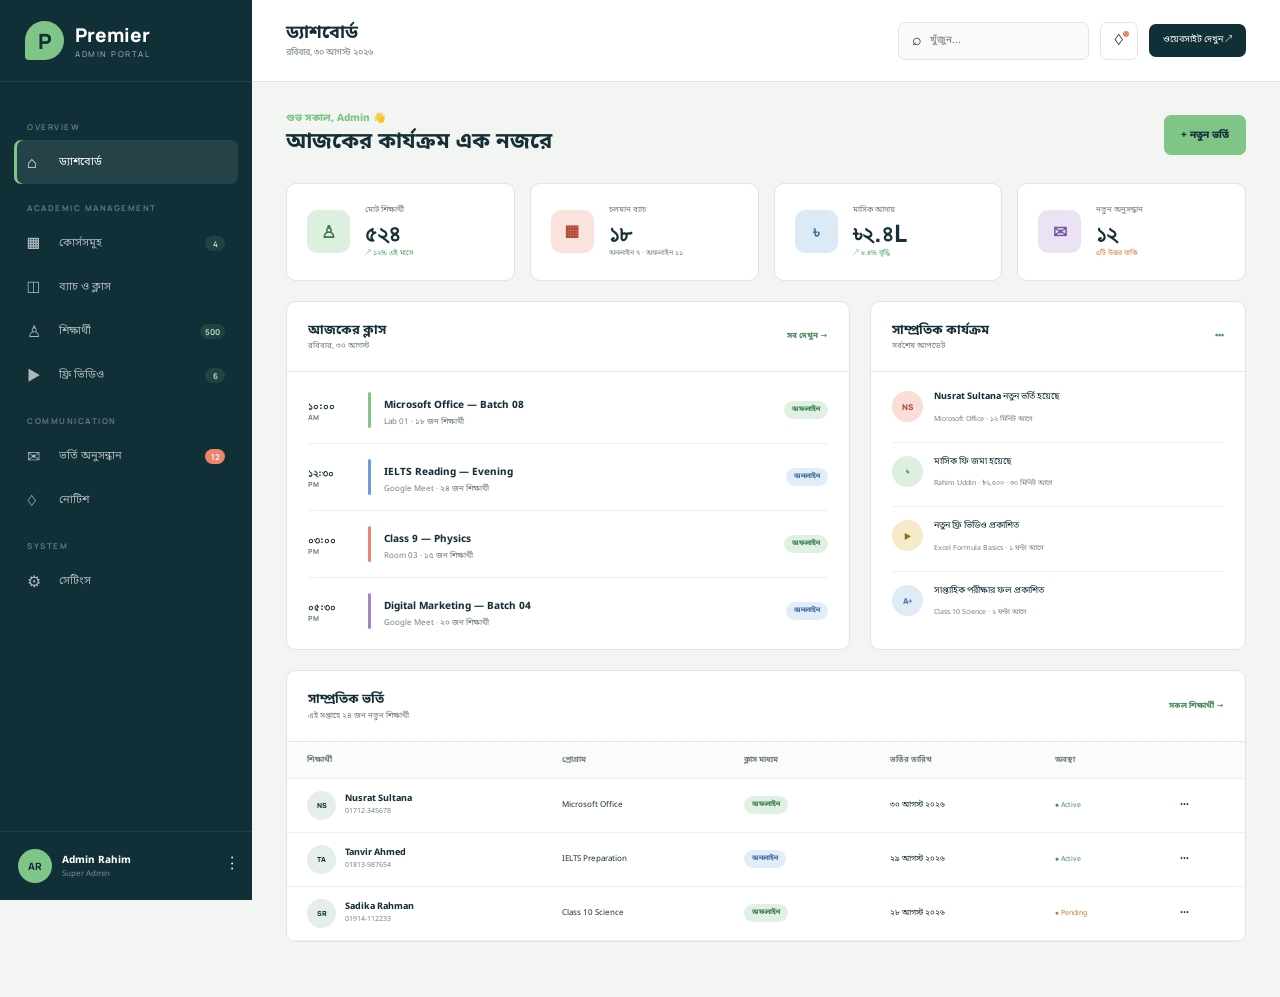
==== website/admin/index.html @ 6d702ad0 "Build Premier coaching website and demo portals" ====
<!DOCTYPE html>
<html lang="bn">
<head>
  <meta charset="UTF-8">
  <meta name="viewport" content="width=device-width, initial-scale=1.0">
  <meta name="robots" content="noindex">
  <title>Premier Admin — Demo Dashboard</title>
  <link rel="preconnect" href="https://fonts.googleapis.com">
  <link rel="preconnect" href="https://fonts.gstatic.com" crossorigin>
  <link href="https://fonts.googleapis.com/css2?family=Manrope:wght@400;500;600;700;800&family=Noto+Sans+Bengali:wght@400;500;600;700;800&display=swap" rel="stylesheet">
  <link rel="stylesheet" href="admin.css">
</head>
<body>
  <input type="checkbox" id="sidebar-toggle" class="sidebar-toggle">
  <aside class="sidebar">
    <div class="sidebar-head">
      <a class="brand" href="../index.html"><span>P</span><div><strong>Premier</strong><small>Admin Portal</small></div></a>
      <label for="sidebar-toggle" class="close-menu">×</label>
    </div>
    <nav class="side-nav" aria-label="Admin navigation">
      <p>Overview</p>
      <button class="nav-item active" data-view="dashboard"><i>⌂</i> ড্যাশবোর্ড</button>
      <p>Academic management</p>
      <button class="nav-item" data-view="courses"><i>▦</i> কোর্সসমূহ <b>4</b></button>
      <button class="nav-item" data-view="batches"><i>◫</i> ব্যাচ ও ক্লাস</button>
      <button class="nav-item" data-view="students"><i>♙</i> শিক্ষার্থী <b>500</b></button>
      <button class="nav-item" data-view="videos"><i>▶</i> ফ্রি ভিডিও <b>6</b></button>
      <p>Communication</p>
      <button class="nav-item" data-view="enquiries"><i>✉</i> ভর্তি অনুসন্ধান <b class="alert">12</b></button>
      <button class="nav-item" data-view="notices"><i>♢</i> নোটিশ</button>
      <p>System</p>
      <button class="nav-item" data-view="settings"><i>⚙</i> সেটিংস</button>
    </nav>
    <div class="admin-profile"><div class="avatar">AR</div><div><strong>Admin Rahim</strong><small>Super Admin</small></div><button>⋮</button></div>
  </aside>
  <label for="sidebar-toggle" class="sidebar-overlay"></label>

  <main class="admin-main">
    <header class="topbar">
      <div class="topbar-left"><label for="sidebar-toggle" class="open-menu">☰</label><div><h1 id="page-title">ড্যাশবোর্ড</h1><p>রবিবার, ৩০ আগস্ট ২০২৬</p></div></div>
      <div class="top-actions"><label class="search"><span>⌕</span><input type="search" placeholder="খুঁজুন..."></label><button class="icon-button" aria-label="Notifications">♢<b></b></button><a href="../index.html" target="_blank" class="view-site">ওয়েবসাইট দেখুন ↗</a></div>
    </header>

    <div class="workspace">
      <section class="view active" id="dashboard">
        <div class="welcome"><div><p>শুভ সকাল, Admin 👋</p><h2>আজকের কার্যক্রম এক নজরে</h2></div><button class="primary-button">+ নতুন ভর্তি</button></div>
        <div class="stat-grid">
          <article><div class="stat-icon green">♙</div><div><small>মোট শিক্ষার্থী</small><strong>৫২৪</strong><p class="positive">↗ ১২% এই মাসে</p></div></article>
          <article><div class="stat-icon orange">▦</div><div><small>চলমান ব্যাচ</small><strong>১৮</strong><p>অনলাইন ৭ · অফলাইন ১১</p></div></article>
          <article><div class="stat-icon blue">৳</div><div><small>মাসিক আদায়</small><strong>৳২.৪L</strong><p class="positive">↗ ৮.৪% বৃদ্ধি</p></div></article>
          <article><div class="stat-icon purple">✉</div><div><small>নতুন অনুসন্ধান</small><strong>১২</strong><p class="warning">৫টি উত্তর বাকি</p></div></article>
        </div>

        <div class="dashboard-grid">
          <section class="panel schedule-panel"><div class="panel-head"><div><h3>আজকের ক্লাস</h3><p>রবিবার, ৩০ আগস্ট</p></div><button>সব দেখুন →</button></div>
            <div class="schedule-list">
              <article><time>১০:০০<small>AM</small></time><span class="line green-line"></span><div><b>Microsoft Office — Batch 08</b><p>Lab 01 · ১৮ জন শিক্ষার্থী</p></div><em class="status offline">অফলাইন</em></article>
              <article><time>১২:৩০<small>PM</small></time><span class="line blue-line"></span><div><b>IELTS Reading — Evening</b><p>Google Meet · ২৪ জন শিক্ষার্থী</p></div><em class="status online">অনলাইন</em></article>
              <article><time>০৩:০০<small>PM</small></time><span class="line orange-line"></span><div><b>Class 9 — Physics</b><p>Room 03 · ১৫ জন শিক্ষার্থী</p></div><em class="status offline">অফলাইন</em></article>
              <article><time>০৫:৩০<small>PM</small></time><span class="line purple-line"></span><div><b>Digital Marketing — Batch 04</b><p>Google Meet · ২০ জন শিক্ষার্থী</p></div><em class="status online">অনলাইন</em></article>
            </div>
          </section>

          <section class="panel activity-panel"><div class="panel-head"><div><h3>সাম্প্রতিক কার্যক্রম</h3><p>সর্বশেষ আপডেট</p></div><button>•••</button></div>
            <div class="activity-list"><article><span class="activity-avatar coral">NS</span><div><p><b>Nusrat Sultana</b> নতুন ভর্তি হয়েছে</p><small>Microsoft Office · ১২ মিনিট আগে</small></div></article><article><span class="activity-avatar green">৳</span><div><p>মাসিক ফি জমা হয়েছে</p><small>Rahim Uddin · ৳২,৫০০ · ৩০ মিনিট আগে</small></div></article><article><span class="activity-avatar gold">▶</span><div><p>নতুন ফ্রি ভিডিও প্রকাশিত</p><small>Excel Formula Basics · ১ ঘণ্টা আগে</small></div></article><article><span class="activity-avatar blue">A+</span><div><p>সাপ্তাহিক পরীক্ষার ফল প্রকাশিত</p><small>Class 10 Science · ২ ঘণ্টা আগে</small></div></article></div>
          </section>
        </div>

        <section class="panel table-panel"><div class="panel-head"><div><h3>সাম্প্রতিক ভর্তি</h3><p>এই সপ্তাহে ২৪ জন নতুন শিক্ষার্থী</p></div><button>সকল শিক্ষার্থী →</button></div><div class="table-wrap"><table><thead><tr><th>শিক্ষার্থী</th><th>প্রোগ্রাম</th><th>ক্লাস মাধ্যম</th><th>ভর্তির তারিখ</th><th>অবস্থা</th><th></th></tr></thead><tbody><tr><td><span class="student"><i>NS</i><b>Nusrat Sultana<small>01712-345678</small></b></span></td><td>Microsoft Office</td><td><em class="status offline">অফলাইন</em></td><td>৩০ আগস্ট ২০২৬</td><td><span class="paid">● Active</span></td><td>•••</td></tr><tr><td><span class="student"><i>TA</i><b>Tanvir Ahmed<small>01813-987654</small></b></span></td><td>IELTS Preparation</td><td><em class="status online">অনলাইন</em></td><td>২৯ আগস্ট ২০২৬</td><td><span class="paid">● Active</span></td><td>•••</td></tr><tr><td><span class="student"><i>SR</i><b>Sadika Rahman<small>01914-112233</small></b></span></td><td>Class 10 Science</td><td><em class="status offline">অফলাইন</em></td><td>২৮ আগস্ট ২০২৬</td><td><span class="pending">● Pending</span></td><td>•••</td></tr></tbody></table></div></section>
      </section>

      <section class="view" id="courses"><div class="section-toolbar"><div><h2>কোর্স ব্যবস্থাপনা</h2><p>Public website-এ প্রদর্শিত কোর্সসমূহ</p></div><button class="primary-button">+ নতুন কোর্স</button></div><div class="management-grid"><article class="manage-card"><span class="card-label active-label">চলমান</span><div class="manage-icon">⌘</div><h3>Microsoft Office</h3><p>Word, Excel ও PowerPoint</p><footer><b>৮টি ব্যাচ</b><small>১২৪ শিক্ষার্থী</small></footer></article><article class="manage-card"><span class="card-label active-label">চলমান</span><div class="manage-icon coral">Ps</div><h3>Adobe Photoshop</h3><p>Graphic design fundamentals</p><footer><b>৩টি ব্যাচ</b><small>৪৮ শিক্ষার্থী</small></footer></article><article class="manage-card"><span class="card-label active-label">চলমান</span><div class="manage-icon gold">DM</div><h3>Digital Marketing</h3><p>Social media, SEO ও content</p><footer><b>৪টি ব্যাচ</b><small>৭২ শিক্ষার্থী</small></footer></article><article class="manage-card add-card"><span>+</span><h3>নতুন কোর্স যোগ করুন</h3></article></div></section>

      <section class="view" id="batches"><div class="section-toolbar"><div><h2>ব্যাচ ও ক্লাস</h2><p>অনলাইন এবং অফলাইন ক্লাসের সময়সূচি</p></div><button class="primary-button">+ নতুন ব্যাচ</button></div><div class="empty-demo"><span>◫</span><h3>ব্যাচ ম্যানেজমেন্ট UI</h3><p>সময়সূচি, শিক্ষক, রুম/মিটিং লিংক এবং শিক্ষার্থী তালিকা এখানে পরিচালিত হবে।</p></div></section>
      <section class="view" id="students"><div class="section-toolbar"><div><h2>শিক্ষার্থী তালিকা</h2><p>মোট ৫২৪ জন নিবন্ধিত শিক্ষার্থী</p></div><button class="primary-button">+ শিক্ষার্থী যোগ করুন</button></div><div class="empty-demo"><span>♙</span><h3>Student Management UI</h3><p>Profile, attendance, payment, results এবং guardian information-এর demo screen।</p></div></section>
      <section class="view" id="videos"><div class="section-toolbar"><div><h2>ফ্রি ভিডিও পোর্টাল</h2><p>Public portal-এর ভিডিও content পরিচালনা</p></div><button class="primary-button">+ ভিডিও যোগ করুন</button></div><div class="empty-demo"><span>▶</span><h3>Video Library UI</h3><p>YouTube link, thumbnail, category, duration এবং publish status এখানে থাকবে।</p></div></section>
      <section class="view" id="enquiries"><div class="section-toolbar"><div><h2>ভর্তি অনুসন্ধান</h2><p>Website contact form থেকে আসা demo request</p></div><button class="primary-button">Export CSV</button></div><div class="empty-demo"><span>✉</span><h3>Enquiry Inbox UI</h3><p>নাম, ফোন, পছন্দের প্রোগ্রাম, follow-up status এবং notes পরিচালনা করা যাবে।</p></div></section>
      <section class="view" id="notices"><div class="section-toolbar"><div><h2>নোটিশ ও ঘোষণা</h2><p>শিক্ষার্থী এবং public website-এর announcement</p></div><button class="primary-button">+ নতুন নোটিশ</button></div><div class="empty-demo"><span>♢</span><h3>Notice Board UI</h3><p>নোটিশ তৈরি, schedule এবং audience নির্বাচন করার demo interface।</p></div></section>
      <section class="view" id="settings"><div class="section-toolbar"><div><h2>সেটিংস</h2><p>প্রতিষ্ঠান ও website information</p></div><button class="primary-button">সংরক্ষণ করুন</button></div><div class="settings-card"><label>প্রতিষ্ঠানের নাম<input value="Premier Coaching & Training Center"></label><label>যোগাযোগ নম্বর<input value="+880 1000-000000"></label><label>ইমেইল<input value="hello@premiertraining.com"></label><label>ঠিকানা<textarea>আপনার প্রতিষ্ঠানের পূর্ণ ঠিকানা এখানে দিন</textarea></label></div></section>
    </div>
  </main>
  <script src="admin.js"></script>
</body>
</html>
---- website/admin/admin.css ----
:root{--navy:#102f37;--navy2:#183d46;--green:#7fc588;--bg:#f3f5f2;--white:#fff;--ink:#173038;--muted:#718084;--line:#dfe5e1;--orange:#ee8469;--blue:#6a9ed7;--purple:#a385c6;--gold:#e5b958;--shadow:0 10px 30px rgba(20,47,55,.08)}*{box-sizing:border-box;margin:0;padding:0}body{font-family:"Noto Sans Bengali","Manrope",sans-serif;background:var(--bg);color:var(--ink);line-height:1.5}button,input,textarea{font:inherit}.sidebar-toggle{display:none}.sidebar{position:fixed;inset:0 auto 0 0;width:252px;display:flex;flex-direction:column;color:#fff;background:var(--navy);z-index:30}.sidebar-head{height:82px;display:flex;align-items:center;justify-content:space-between;padding:0 25px;border-bottom:1px solid rgba(255,255,255,.08)}.brand{display:flex;align-items:center;gap:11px;color:#fff;text-decoration:none}.brand>span{width:39px;height:39px;display:grid;place-items:center;border-radius:50% 50% 50% 10%;color:var(--navy);background:var(--green);font:800 21px Manrope}.brand div{display:grid}.brand strong{font:800 19px Manrope}.brand small{font:500 8px Manrope;text-transform:uppercase;letter-spacing:1.5px;opacity:.55}.close-menu{display:none;font-size:28px}.side-nav{flex:1;overflow-y:auto;padding:21px 14px}.side-nav p{margin:18px 13px 8px;color:rgba(255,255,255,.35);font:700 8px Manrope;text-transform:uppercase;letter-spacing:1.5px}.nav-item{width:100%;display:flex;align-items:center;gap:12px;padding:11px 13px;border:0;border-radius:7px;color:rgba(255,255,255,.66);background:transparent;cursor:pointer;text-align:left;font-size:11px}.nav-item i{width:20px;font:normal 16px Manrope}.nav-item b{margin-left:auto;min-width:20px;padding:2px 5px;border-radius:10px;color:#b9dfbe;background:rgba(127,197,136,.14);font:700 8px Manrope;text-align:center}.nav-item b.alert{color:#fff;background:var(--orange)}.nav-item:hover,.nav-item.active{color:#fff;background:rgba(255,255,255,.09)}.nav-item.active{box-shadow:inset 3px 0 var(--green)}.admin-profile{display:flex;align-items:center;gap:10px;padding:17px 18px;border-top:1px solid rgba(255,255,255,.08)}.avatar{width:34px;height:34px;display:grid;place-items:center;border-radius:50%;color:var(--navy);background:var(--green);font:800 10px Manrope}.admin-profile>div:nth-child(2){display:grid;flex:1}.admin-profile strong{font-size:10px}.admin-profile small{font-size:8px;opacity:.45}.admin-profile button{border:0;color:#fff;background:none}.admin-main{min-height:100vh;margin-left:252px}.topbar{height:82px;position:sticky;top:0;z-index:20;display:flex;align-items:center;justify-content:space-between;padding:0 34px;background:rgba(255,255,255,.94);border-bottom:1px solid var(--line);backdrop-filter:blur(12px)}.topbar-left{display:flex;align-items:center;gap:14px}.topbar h1{font-size:18px}.topbar p{color:var(--muted);font-size:9px}.open-menu{display:none;font-size:22px}.top-actions{display:flex;align-items:center;gap:11px}.search{height:38px;display:flex;align-items:center;gap:8px;padding:0 13px;border:1px solid var(--line);border-radius:7px;background:#fafbf9}.search input{width:145px;border:0;outline:0;background:transparent;font-size:10px}.icon-button{position:relative;width:38px;height:38px;border:1px solid var(--line);border-radius:7px;background:white}.icon-button b{position:absolute;right:8px;top:8px;width:6px;height:6px;border-radius:50%;background:var(--orange)}.view-site{padding:10px 14px;border-radius:7px;color:white;background:var(--navy);font-size:9px;text-decoration:none}.workspace{padding:29px 34px 55px}.view{display:none}.view.active{display:block}.welcome,.section-toolbar{display:flex;align-items:center;justify-content:space-between;margin-bottom:24px}.welcome p{color:var(--green);font-size:10px;font-weight:800}.welcome h2,.section-toolbar h2{font-size:22px}.section-toolbar p{color:var(--muted);font-size:10px}.primary-button{min-height:40px;padding:0 17px;border:0;border-radius:7px;color:var(--navy);background:var(--green);font-size:10px;font-weight:800;cursor:pointer}.stat-grid{display:grid;grid-template-columns:repeat(4,1fr);gap:15px;margin-bottom:20px}.stat-grid article{display:flex;align-items:center;gap:15px;padding:20px;background:white;border:1px solid var(--line);border-radius:10px}.stat-icon{width:43px;height:43px;display:grid;place-items:center;flex:0 0 auto;border-radius:10px;font:800 17px Manrope}.stat-icon.green{color:#39764b;background:#ddf0e0}.stat-icon.orange{color:#b64d38;background:#fbe3dd}.stat-icon.blue{color:#3b6fa3;background:#dceaf8}.stat-icon.purple{color:#7857a0;background:#ebe3f3}.stat-grid article>div:last-child{display:grid}.stat-grid small{color:var(--muted);font-size:8px}.stat-grid strong{font:800 24px Manrope}.stat-grid p{color:var(--muted);font-size:7px}.stat-grid .positive{color:#45a260}.stat-grid .warning{color:#d37b36}.dashboard-grid{display:grid;grid-template-columns:1.2fr .8fr;gap:20px;margin-bottom:20px}.panel{background:white;border:1px solid var(--line);border-radius:10px}.panel-head{display:flex;align-items:center;justify-content:space-between;padding:19px 21px;border-bottom:1px solid var(--line)}.panel-head h3{font-size:13px}.panel-head p{color:var(--muted);font-size:8px}.panel-head button{border:0;color:#4e8e62;background:none;font-size:8px;font-weight:800}.schedule-list{padding:5px 21px}.schedule-list article{display:grid;grid-template-columns:47px 3px 1fr auto;align-items:center;gap:13px;padding:15px 0;border-bottom:1px solid #edf0ed}.schedule-list article:last-child{border:0}.schedule-list time{font:800 11px Manrope}.schedule-list time small{display:block;color:var(--muted);font-size:7px}.line{align-self:stretch;border-radius:3px;background:var(--green)}.blue-line{background:var(--blue)}.orange-line{background:var(--orange)}.purple-line{background:var(--purple)}.schedule-list b{font-size:10px}.schedule-list p{color:var(--muted);font-size:8px}.status{display:inline-flex;padding:4px 8px;border-radius:10px;font-style:normal;font-size:7px;font-weight:800}.status.offline{color:#438358;background:#e0f1e3}.status.online{color:#4b75a4;background:#e1edf8}.activity-list{padding:6px 21px}.activity-list article{display:flex;gap:11px;padding:13px 0;border-bottom:1px solid #edf0ed}.activity-list article:last-child{border:0}.activity-avatar{width:31px;height:31px;display:grid;place-items:center;flex:0 0 auto;border-radius:50%;font:800 8px Manrope}.activity-avatar.coral{color:#a54835;background:#f9ddd6}.activity-avatar.green{color:#367348;background:#ddf0e0}.activity-avatar.gold{color:#906c1e;background:#f6eacb}.activity-avatar.blue{color:#3f70a4;background:#dfebf7}.activity-list p{font-size:9px}.activity-list small{color:var(--muted);font-size:7px}.table-wrap{overflow-x:auto}table{width:100%;border-collapse:collapse;min-width:730px}th,td{padding:12px 20px;text-align:left;border-bottom:1px solid #edf0ed;font-size:8px}th{color:var(--muted);background:#fafbfa;font-weight:700}.student{display:flex;align-items:center;gap:9px}.student i{width:29px;height:29px;display:grid;place-items:center;border-radius:50%;color:var(--navy);background:#e5eee8;font:800 7px Manrope}.student b{display:grid;font-size:9px}.student small{color:var(--muted);font-size:7px;font-weight:400}.paid,.pending{font-size:7px;color:#43905a}.pending{color:#c67a32}.management-grid{display:grid;grid-template-columns:repeat(4,1fr);gap:17px}.manage-card{position:relative;min-height:230px;padding:24px;background:white;border:1px solid var(--line);border-radius:11px}.card-label{position:absolute;right:18px;top:18px;padding:4px 8px;border-radius:10px;font-size:7px}.active-label{color:#418258;background:#e0f1e3}.manage-icon{width:43px;height:43px;display:grid;place-items:center;border-radius:9px;color:var(--navy);background:#dff0e1;font:800 14px Manrope}.manage-icon.coral{color:#a14e3c;background:#f9ded7}.manage-icon.gold{color:#8b6922;background:#f5e8c7}.manage-card h3{margin-top:20px;font-size:14px}.manage-card>p{color:var(--muted);font-size:9px}.manage-card footer{position:absolute;left:24px;right:24px;bottom:20px;display:flex;justify-content:space-between;padding-top:13px;border-top:1px solid var(--line);font-size:8px}.manage-card footer small{color:var(--muted)}.add-card{display:grid;place-items:center;align-content:center;text-align:center;border:2px dashed #cad5ce;background:transparent}.add-card>span{font-size:30px;color:var(--green)}.add-card h3{margin-top:4px}.empty-demo{min-height:390px;display:grid;place-items:center;align-content:center;text-align:center;padding:40px;background:white;border:1px solid var(--line);border-radius:11px}.empty-demo>span{width:64px;height:64px;display:grid;place-items:center;margin-bottom:17px;border-radius:18px;color:var(--green);background:#e5f2e7;font-size:26px}.empty-demo h3{font-size:17px}.empty-demo p{max-width:500px;margin-top:8px;color:var(--muted);font-size:10px}.settings-card{max-width:700px;display:grid;grid-template-columns:1fr 1fr;gap:18px;padding:28px;background:white;border:1px solid var(--line);border-radius:11px}.settings-card label{display:grid;gap:7px;font-size:9px;font-weight:800}.settings-card label:last-child{grid-column:1/-1}.settings-card input,.settings-card textarea{padding:12px;border:1px solid var(--line);border-radius:6px;background:#fafbf9}.settings-card textarea{min-height:100px}.sidebar-overlay{display:none}
@media(max-width:1100px){.stat-grid{grid-template-columns:repeat(2,1fr)}.management-grid{grid-template-columns:repeat(2,1fr)}}
@media(max-width:820px){.sidebar{transform:translateX(-100%);transition:.25s}.sidebar-toggle:checked~.sidebar{transform:translateX(0)}.sidebar-toggle:checked~.sidebar-overlay{display:block;position:fixed;inset:0;background:rgba(10,30,35,.55);z-index:25}.close-menu,.open-menu{display:block;cursor:pointer}.admin-main{margin-left:0}.topbar{padding:0 20px}.workspace{padding:24px 20px}.search{display:none}.dashboard-grid{grid-template-columns:1fr}}
@media(max-width:560px){.topbar{height:72px}.topbar h1{font-size:15px}.topbar p,.view-site{display:none}.workspace{padding:20px 14px}.welcome,.section-toolbar{align-items:flex-start;gap:14px}.welcome h2,.section-toolbar h2{font-size:18px}.stat-grid{grid-template-columns:1fr}.stat-grid article{padding:17px}.management-grid{grid-template-columns:1fr}.schedule-list article{grid-template-columns:42px 3px 1fr}.schedule-list .status{display:none}.panel-head{padding:16px}.settings-card{grid-template-columns:1fr;padding:20px}.settings-card label:last-child{grid-column:auto}}
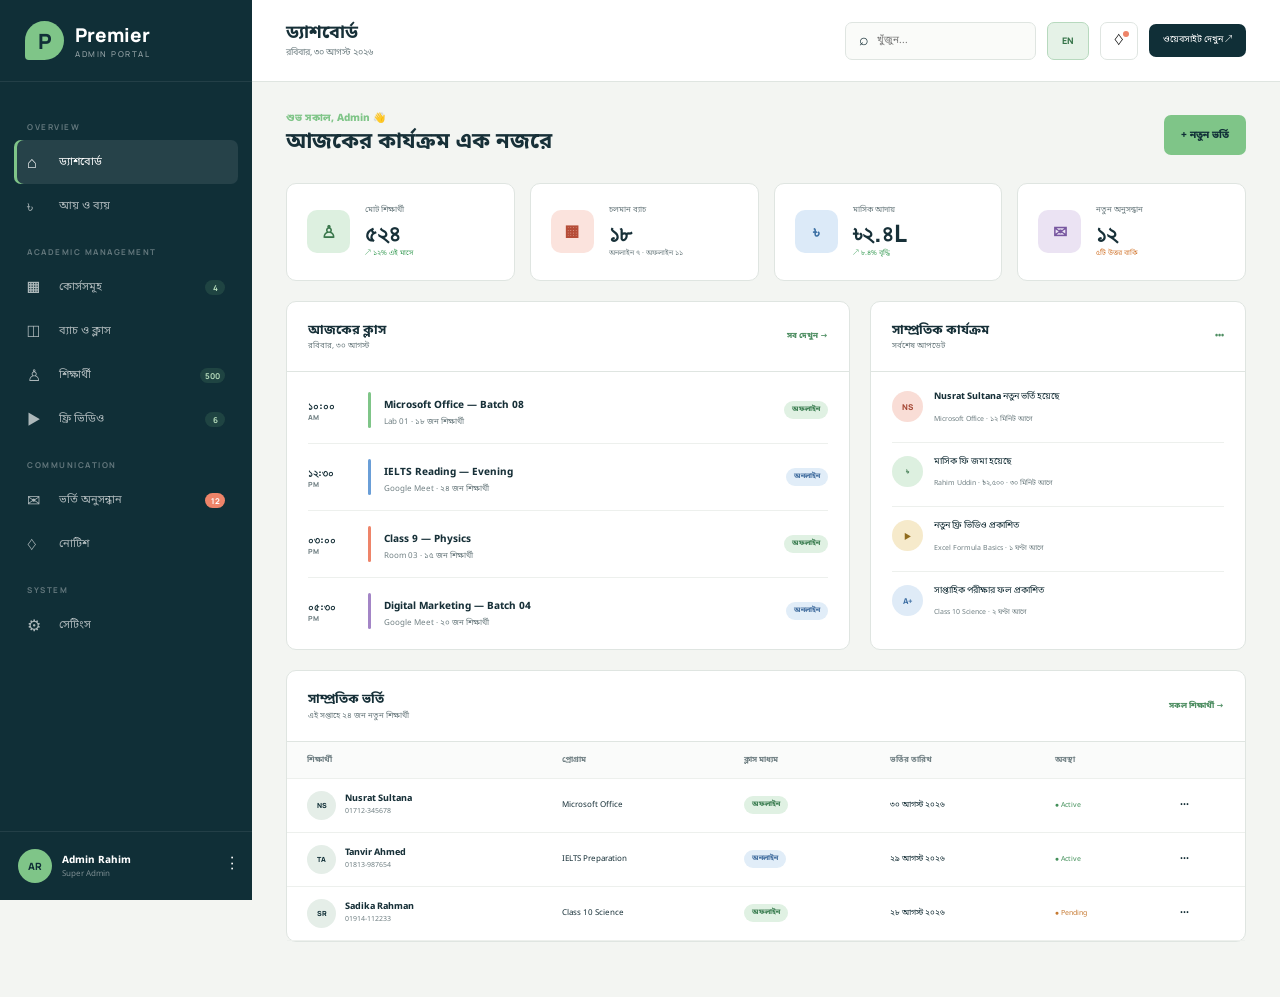
==== commit 54b7e857: "Add bilingual portals finance reports and batch scheduling CRUD" ====
--- a/website/admin/index.html
+++ b/website/admin/index.html
@@ -20,6 +20,7 @@
     <nav class="side-nav" aria-label="Admin navigation">
       <p>Overview</p>
       <button class="nav-item active" data-view="dashboard"><i>⌂</i> ড্যাশবোর্ড</button>
+      <button class="nav-item" data-view="finance"><i>৳</i> আয় ও ব্যয়</button>
       <p>Academic management</p>
       <button class="nav-item" data-view="courses"><i>▦</i> কোর্সসমূহ <b>4</b></button>
       <button class="nav-item" data-view="batches"><i>◫</i> ব্যাচ ও ক্লাস</button>
@@ -38,7 +39,7 @@
   <main class="admin-main">
     <header class="topbar">
       <div class="topbar-left"><label for="sidebar-toggle" class="open-menu">☰</label><div><h1 id="page-title">ড্যাশবোর্ড</h1><p>রবিবার, ৩০ আগস্ট ২০২৬</p></div></div>
-      <div class="top-actions"><label class="search"><span>⌕</span><input type="search" placeholder="খুঁজুন..."></label><button class="icon-button" aria-label="Notifications">♢<b></b></button><a href="../index.html" target="_blank" class="view-site">ওয়েবসাইট দেখুন ↗</a></div>
+      <div class="top-actions"><label class="search"><span>⌕</span><input type="search" placeholder="খুঁজুন..."></label><button id="language-toggle" class="language-toggle" type="button">EN</button><button class="icon-button" aria-label="Notifications">♢<b></b></button><a href="../index.html" target="_blank" class="view-site">ওয়েবসাইট দেখুন ↗</a></div>
     </header>
 
     <div class="workspace">
@@ -77,8 +78,9 @@
       <section class="view" id="enquiries"><div class="section-toolbar"><div><h2>ভর্তি অনুসন্ধান</h2><p>Website contact form থেকে আসা demo request</p></div><button class="primary-button">Export CSV</button></div><div class="empty-demo"><span>✉</span><h3>Enquiry Inbox UI</h3><p>নাম, ফোন, পছন্দের প্রোগ্রাম, follow-up status এবং notes পরিচালনা করা যাবে।</p></div></section>
       <section class="view" id="notices"><div class="section-toolbar"><div><h2>নোটিশ ও ঘোষণা</h2><p>শিক্ষার্থী এবং public website-এর announcement</p></div><button class="primary-button">+ নতুন নোটিশ</button></div><div class="empty-demo"><span>♢</span><h3>Notice Board UI</h3><p>নোটিশ তৈরি, schedule এবং audience নির্বাচন করার demo interface।</p></div></section>
       <section class="view" id="settings"><div class="section-toolbar"><div><h2>সেটিংস</h2><p>প্রতিষ্ঠান ও website information</p></div><button class="primary-button">সংরক্ষণ করুন</button></div><div class="settings-card"><label>প্রতিষ্ঠানের নাম<input value="Premier Coaching & Training Center"></label><label>যোগাযোগ নম্বর<input value="+880 1000-000000"></label><label>ইমেইল<input value="hello@premiertraining.com"></label><label>ঠিকানা<textarea>আপনার প্রতিষ্ঠানের পূর্ণ ঠিকানা এখানে দিন</textarea></label></div></section>
+      <section class="view" id="finance"><div class="section-toolbar"><div><h2>আয় ও ব্যয়ের হিসাব</h2><p>Monthly collections, expenses and comparison</p></div><button class="primary-button">+ নতুন রেকর্ড</button></div><div class="finance-summary"><article><small>মোট আদায়</small><strong>৳২,৪০,০০০</strong><p class="up">↑ ১২.৪%</p></article><article><small>মোট ব্যয়</small><strong>৳১,০৮,৫০০</strong><p class="down">↑ ৮.২%</p></article><article><small>নিট ব্যালেন্স</small><strong>৳১,৩১,৫০০</strong><p class="up">↑ ১৬.১%</p></article><article><small>বকেয়া</small><strong>৳৪৫,০০০</strong><p class="down">↓ ৫.৫%</p></article></div><div class="finance-grid"><section class="panel"><div class="panel-head"><div><h3>আগস্ট বনাম জুলাই</h3><p>মাসিক তুলনামূলক রিপোর্ট</p></div></div><div class="comparison-chart"><div class="bar-row"><b>কোর্স ফি</b><div><i style="width:70%"></i><i class="current" style="width:84%"></i></div><em class="up">+২০%</em></div><div class="bar-row"><b>ভর্তি ফি</b><div><i style="width:58%"></i><i class="current" style="width:73%"></i></div><em class="up">+২৫.৯%</em></div><div class="bar-row"><b>বেতন</b><div><i style="width:61%"></i><i class="expense-bar" style="width:68%"></i></div><em class="down">−১১.৫%</em></div><div class="bar-row"><b>মার্কেটিং</b><div><i style="width:36%"></i><i class="expense-bar" style="width:52%"></i></div><em class="down">−৪৪.৪%</em></div></div></section><section class="panel"><div class="panel-head"><div><h3>পার্থক্যের কারণ</h3><p>Positive সবুজ, negative লাল</p></div></div><div class="insight-list"><article class="good"><span>↑</span><div><strong>Course collection বেড়েছে</strong><p>৳৩২,০০০ বেশি আদায়</p></div><b>+18.6%</b></article><article class="bad"><span>↓</span><div><strong>Marketing expense বেড়েছে</strong><p>৳৮,০০০ অতিরিক্ত ব্যয়</p></div><b>−44.4%</b></article><article class="bad"><span>↓</span><div><strong>IELTS enrollment কমেছে</strong><p>৪ জন শিক্ষার্থী কম</p></div><b>−9.8%</b></article></div></section></div></section>
     </div>
   </main>
-  <script src="admin.js"></script>
+  <script src="admin.js?v=4"></script>
 </body>
 </html>
--- a/website/admin/admin.css
+++ b/website/admin/admin.css
@@ -2,3 +2,4 @@
 @media(max-width:1100px){.stat-grid{grid-template-columns:repeat(2,1fr)}.management-grid{grid-template-columns:repeat(2,1fr)}}
 @media(max-width:820px){.sidebar{transform:translateX(-100%);transition:.25s}.sidebar-toggle:checked~.sidebar{transform:translateX(0)}.sidebar-toggle:checked~.sidebar-overlay{display:block;position:fixed;inset:0;background:rgba(10,30,35,.55);z-index:25}.close-menu,.open-menu{display:block;cursor:pointer}.admin-main{margin-left:0}.topbar{padding:0 20px}.workspace{padding:24px 20px}.search{display:none}.dashboard-grid{grid-template-columns:1fr}}
 @media(max-width:560px){.topbar{height:72px}.topbar h1{font-size:15px}.topbar p,.view-site{display:none}.workspace{padding:20px 14px}.welcome,.section-toolbar{align-items:flex-start;gap:14px}.welcome h2,.section-toolbar h2{font-size:18px}.stat-grid{grid-template-columns:1fr}.stat-grid article{padding:17px}.management-grid{grid-template-columns:1fr}.schedule-list article{grid-template-columns:42px 3px 1fr}.schedule-list .status{display:none}.panel-head{padding:16px}.settings-card{grid-template-columns:1fr;padding:20px}.settings-card label:last-child{grid-column:auto}}
+.language-toggle{height:38px;min-width:42px;border:1px solid #b7d9be;border-radius:7px;color:#367449;background:#e5f2e7;font:800 9px Manrope;cursor:pointer}.finance-summary{display:grid;grid-template-columns:repeat(4,1fr);gap:15px;margin-bottom:20px}.finance-summary article{display:grid;padding:20px;background:#fff;border:1px solid var(--line);border-radius:10px}.finance-summary small{color:var(--muted);font-size:8px}.finance-summary strong{margin:6px 0;font:800 22px Manrope}.up{color:#399055!important}.down{color:#d04f3e!important}.finance-grid{display:grid;grid-template-columns:1.15fr .85fr;gap:20px}.comparison-chart{padding:20px}.bar-row{display:grid;grid-template-columns:75px 1fr 45px;align-items:center;gap:12px;margin:16px 0}.bar-row>b{font-size:8px}.bar-row>div{display:grid;gap:4px}.bar-row i{height:7px;border-radius:5px;background:#ccd6d0}.bar-row i.current{background:var(--green)}.bar-row i.expense-bar{background:var(--orange)}.bar-row em{text-align:right;font:800 8px Manrope;font-style:normal}.insight-list{padding:8px 20px}.insight-list article{display:grid;grid-template-columns:30px 1fr auto;align-items:center;gap:10px;padding:14px 0;border-bottom:1px solid #edf0ed}.insight-list span{width:29px;height:29px;display:grid;place-items:center;border-radius:50%;font-weight:900}.insight-list .good span{color:#3f8e55;background:#def0e1}.insight-list .bad span{color:#c84f3d;background:#f9dfd8}.insight-list strong{font-size:8px}.insight-list p{color:var(--muted);font-size:7px}.insight-list b{font:800 8px Manrope}.insight-list .good b{color:#399055}.insight-list .bad b{color:#d04f3e}.batch-manager{display:grid;grid-template-columns:320px 1fr;gap:20px}.batch-form{display:grid;gap:12px;padding:22px;background:#fff;border:1px solid var(--line);border-radius:10px}.batch-form h3{font-size:14px}.batch-form label{display:grid;gap:5px;color:var(--muted);font-size:8px}.batch-form input,.batch-form select{padding:10px;border:1px solid var(--line);border-radius:6px;background:#fff}.batch-table{overflow:auto;background:#fff;border:1px solid var(--line);border-radius:10px}.crud-actions{display:flex;gap:5px}.crud-actions button{padding:5px 8px;border:1px solid var(--line);border-radius:5px;background:#fff;font-size:7px}.crud-actions .delete{color:#c94d3b}.form-row{display:grid;grid-template-columns:1fr 1fr;gap:9px}@media(max-width:1100px){.finance-summary{grid-template-columns:repeat(2,1fr)}.finance-grid,.batch-manager{grid-template-columns:1fr}}@media(max-width:560px){.finance-summary{grid-template-columns:1fr}.bar-row{grid-template-columns:62px 1fr 40px}.top-actions .icon-button{display:none}}
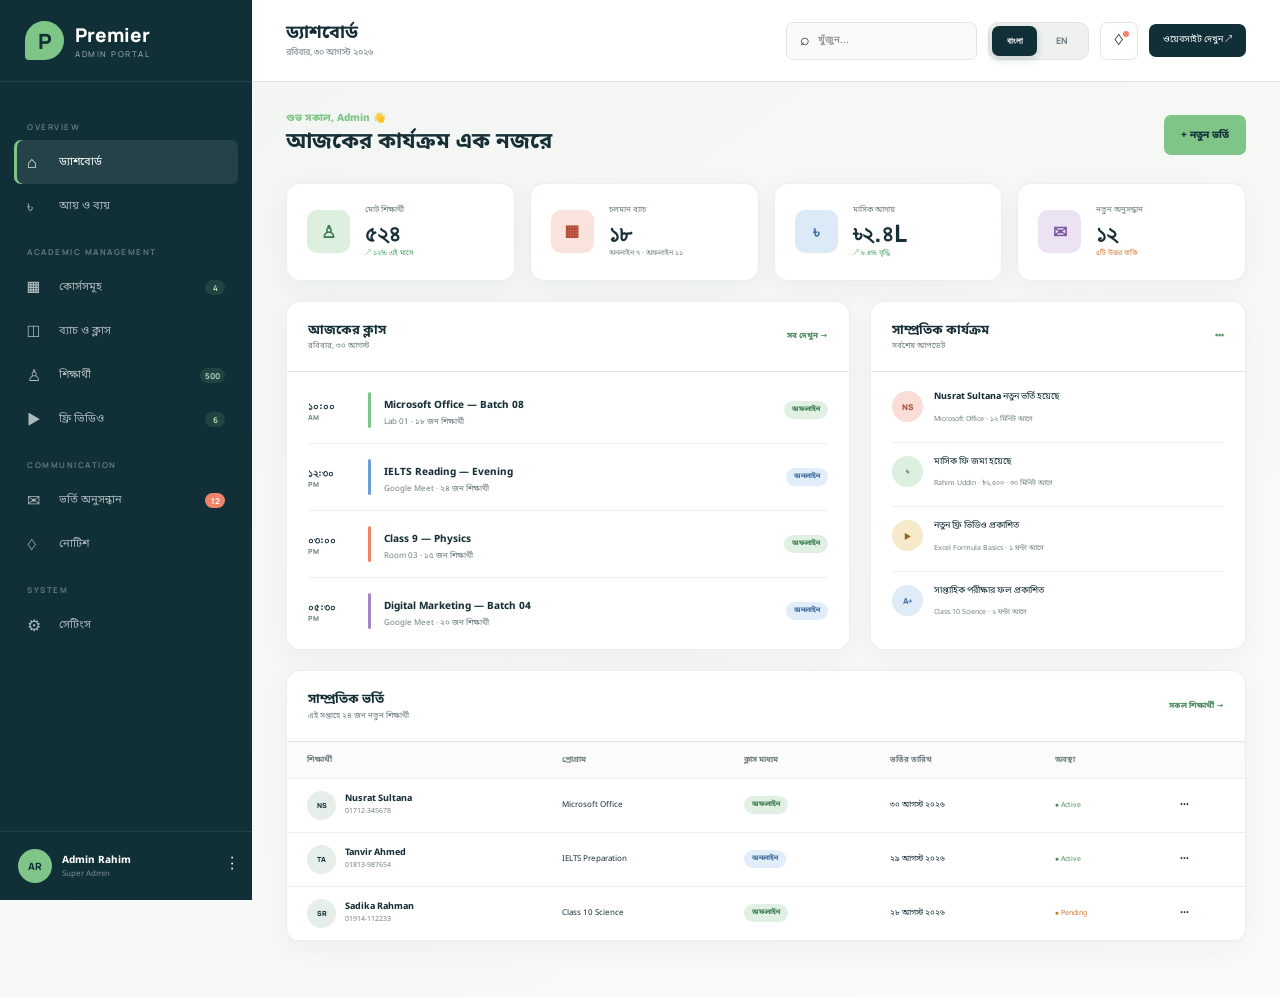
==== commit b87ddfbd: "Modernize portal UX with mobile docks and finance modal" ====
--- a/website/admin/index.html
+++ b/website/admin/index.html
@@ -8,7 +8,8 @@
   <link rel="preconnect" href="https://fonts.googleapis.com">
   <link rel="preconnect" href="https://fonts.gstatic.com" crossorigin>
   <link href="https://fonts.googleapis.com/css2?family=Manrope:wght@400;500;600;700;800&family=Noto+Sans+Bengali:wght@400;500;600;700;800&display=swap" rel="stylesheet">
-  <link rel="stylesheet" href="admin.css">
+  <link rel="stylesheet" href="admin.css?v=5">
+  <link rel="stylesheet" href="modern.css?v=2">
 </head>
 <body>
   <input type="checkbox" id="sidebar-toggle" class="sidebar-toggle">
@@ -39,7 +40,7 @@
   <main class="admin-main">
     <header class="topbar">
       <div class="topbar-left"><label for="sidebar-toggle" class="open-menu">☰</label><div><h1 id="page-title">ড্যাশবোর্ড</h1><p>রবিবার, ৩০ আগস্ট ২০২৬</p></div></div>
-      <div class="top-actions"><label class="search"><span>⌕</span><input type="search" placeholder="খুঁজুন..."></label><button id="language-toggle" class="language-toggle" type="button">EN</button><button class="icon-button" aria-label="Notifications">♢<b></b></button><a href="../index.html" target="_blank" class="view-site">ওয়েবসাইট দেখুন ↗</a></div>
+      <div class="top-actions"><label class="search"><span>⌕</span><input type="search" placeholder="খুঁজুন..."></label><button id="language-toggle" class="language-toggle" type="button" aria-label="Change language"><span class="bn">বাংলা</span><span class="en">EN</span></button><button class="icon-button" aria-label="Notifications">♢<b></b></button><a href="../index.html" target="_blank" class="view-site">ওয়েবসাইট দেখুন ↗</a></div>
     </header>
 
     <div class="workspace">
@@ -81,6 +82,6 @@
       <section class="view" id="finance"><div class="section-toolbar"><div><h2>আয় ও ব্যয়ের হিসাব</h2><p>Monthly collections, expenses and comparison</p></div><button class="primary-button">+ নতুন রেকর্ড</button></div><div class="finance-summary"><article><small>মোট আদায়</small><strong>৳২,৪০,০০০</strong><p class="up">↑ ১২.৪%</p></article><article><small>মোট ব্যয়</small><strong>৳১,০৮,৫০০</strong><p class="down">↑ ৮.২%</p></article><article><small>নিট ব্যালেন্স</small><strong>৳১,৩১,৫০০</strong><p class="up">↑ ১৬.১%</p></article><article><small>বকেয়া</small><strong>৳৪৫,০০০</strong><p class="down">↓ ৫.৫%</p></article></div><div class="finance-grid"><section class="panel"><div class="panel-head"><div><h3>আগস্ট বনাম জুলাই</h3><p>মাসিক তুলনামূলক রিপোর্ট</p></div></div><div class="comparison-chart"><div class="bar-row"><b>কোর্স ফি</b><div><i style="width:70%"></i><i class="current" style="width:84%"></i></div><em class="up">+২০%</em></div><div class="bar-row"><b>ভর্তি ফি</b><div><i style="width:58%"></i><i class="current" style="width:73%"></i></div><em class="up">+২৫.৯%</em></div><div class="bar-row"><b>বেতন</b><div><i style="width:61%"></i><i class="expense-bar" style="width:68%"></i></div><em class="down">−১১.৫%</em></div><div class="bar-row"><b>মার্কেটিং</b><div><i style="width:36%"></i><i class="expense-bar" style="width:52%"></i></div><em class="down">−৪৪.৪%</em></div></div></section><section class="panel"><div class="panel-head"><div><h3>পার্থক্যের কারণ</h3><p>Positive সবুজ, negative লাল</p></div></div><div class="insight-list"><article class="good"><span>↑</span><div><strong>Course collection বেড়েছে</strong><p>৳৩২,০০০ বেশি আদায়</p></div><b>+18.6%</b></article><article class="bad"><span>↓</span><div><strong>Marketing expense বেড়েছে</strong><p>৳৮,০০০ অতিরিক্ত ব্যয়</p></div><b>−44.4%</b></article><article class="bad"><span>↓</span><div><strong>IELTS enrollment কমেছে</strong><p>৪ জন শিক্ষার্থী কম</p></div><b>−9.8%</b></article></div></section></div></section>
     </div>
   </main>
-  <script src="admin.js?v=4"></script>
+  <script src="admin.js?v=8"></script>
 </body>
 </html>
--- a/website/admin/modern.css
+++ b/website/admin/modern.css
@@ -0,0 +1,3 @@
+body{background:linear-gradient(145deg,#f1f5f2,#fafbf9)}.workspace{max-width:1500px;margin:auto}.panel,.stat-grid article,.finance-summary article,.manage-card,.empty-demo,.settings-card,.batch-form,.batch-table{border-color:rgba(19,55,63,.08);box-shadow:0 8px 28px rgba(17,48,55,.045);border-radius:14px}.language-toggle{display:flex;align-items:center;gap:2px;width:auto;min-width:101px;height:38px;padding:3px;border:1px solid var(--line);border-radius:10px;background:#eef1ee}.language-toggle span{display:grid;place-items:center;min-width:45px;height:30px;border-radius:7px;color:var(--muted)}.language-toggle .bn{color:#fff;background:var(--navy);box-shadow:0 3px 8px rgba(16,47,55,.18)}.language-toggle.english .bn{color:var(--muted);background:transparent;box-shadow:none}.language-toggle.english .en{color:#fff;background:var(--navy);box-shadow:0 3px 8px rgba(16,47,55,.18)}.report-filters{display:flex;align-items:end;gap:10px;margin:-8px 0 20px;padding:13px 15px;border:1px solid var(--line);border-radius:12px;background:#fff}.report-filters label{display:grid;gap:4px;color:var(--muted);font-size:8px}.report-filters select,.report-filters input{height:35px;padding:0 10px;border:1px solid var(--line);border-radius:7px;background:#fafbf9;font-size:9px}.report-filters button{height:35px;padding:0 13px;border:0;border-radius:7px;color:#fff;background:var(--navy);font-size:8px;font-weight:800}.report-filters .reset-filter{color:var(--muted);background:#eef1ee}.transaction-modal{width:min(620px,calc(100% - 28px));padding:0;border:0;border-radius:18px;background:#fff;box-shadow:0 30px 90px rgba(10,34,40,.35)}.transaction-modal::backdrop{background:rgba(8,30,36,.58);backdrop-filter:blur(5px)}.transaction-form header{display:flex;align-items:center;justify-content:space-between;padding:22px 25px;border-bottom:1px solid var(--line)}.transaction-form header small{color:var(--green);font-size:8px;font-weight:800}.transaction-form h2{font-size:19px}.modal-close{width:34px;height:34px;border:0;border-radius:50%;color:var(--muted);background:#f0f2ef;font-size:22px}.type-switch{display:grid;grid-template-columns:1fr 1fr;gap:10px;padding:20px 25px 0}.type-switch input{display:none}.type-switch span{height:42px;display:grid;place-items:center;border:1px solid var(--line);border-radius:9px;color:var(--muted);font-size:10px;font-weight:800}.type-switch input:checked+span{color:#2e7846;border-color:#7fc588;background:#e2f1e5}.type-switch label:last-child input:checked+span{color:#b84837;border-color:#ed8268;background:#fbe2dc}.modal-grid{display:grid;grid-template-columns:1fr 1fr;gap:15px;padding:20px 25px}.modal-grid label{display:grid;gap:6px;color:var(--muted);font-size:8px;font-weight:700}.modal-grid label.full{grid-column:1/-1}.modal-grid input,.modal-grid select,.modal-grid textarea{width:100%;padding:11px;border:1px solid var(--line);border-radius:8px;background:#fafbf9}.modal-grid textarea{min-height:75px}.transaction-form footer{display:flex;justify-content:flex-end;gap:9px;padding:17px 25px;border-top:1px solid var(--line)}.mobile-dock{display:none}
+@media(max-width:820px){.workspace{padding-bottom:110px}.language-toggle{min-width:92px}.language-toggle span{min-width:41px}.mobile-dock{position:fixed;z-index:24;left:50%;bottom:14px;width:calc(100% - 28px);max-width:430px;height:67px;display:flex;align-items:center;justify-content:space-around;padding:7px 8px;border:1px solid rgba(255,255,255,.5);border-radius:21px;background:rgba(15,45,52,.94);box-shadow:0 16px 40px rgba(10,34,40,.28);backdrop-filter:blur(18px);transform:translateX(-50%)}.mobile-dock button{min-width:54px;height:50px;display:grid;place-items:center;align-content:center;gap:2px;border:0;border-radius:15px;color:rgba(255,255,255,.55);background:transparent;font-size:7px}.mobile-dock button i{font:normal 17px Manrope}.mobile-dock button.active{color:var(--navy);background:var(--green)}.report-filters{overflow-x:auto}.report-filters>span{display:none}}
+@media(max-width:560px){.workspace{padding:15px 12px 105px}.modal-grid{grid-template-columns:1fr}.modal-grid label.full{grid-column:auto}.transaction-form header,.modal-grid,.type-switch,.transaction-form footer{padding-left:18px;padding-right:18px}.report-filters{display:grid;grid-template-columns:1fr 1fr}.report-filters label:first-child{grid-column:1/-1}}
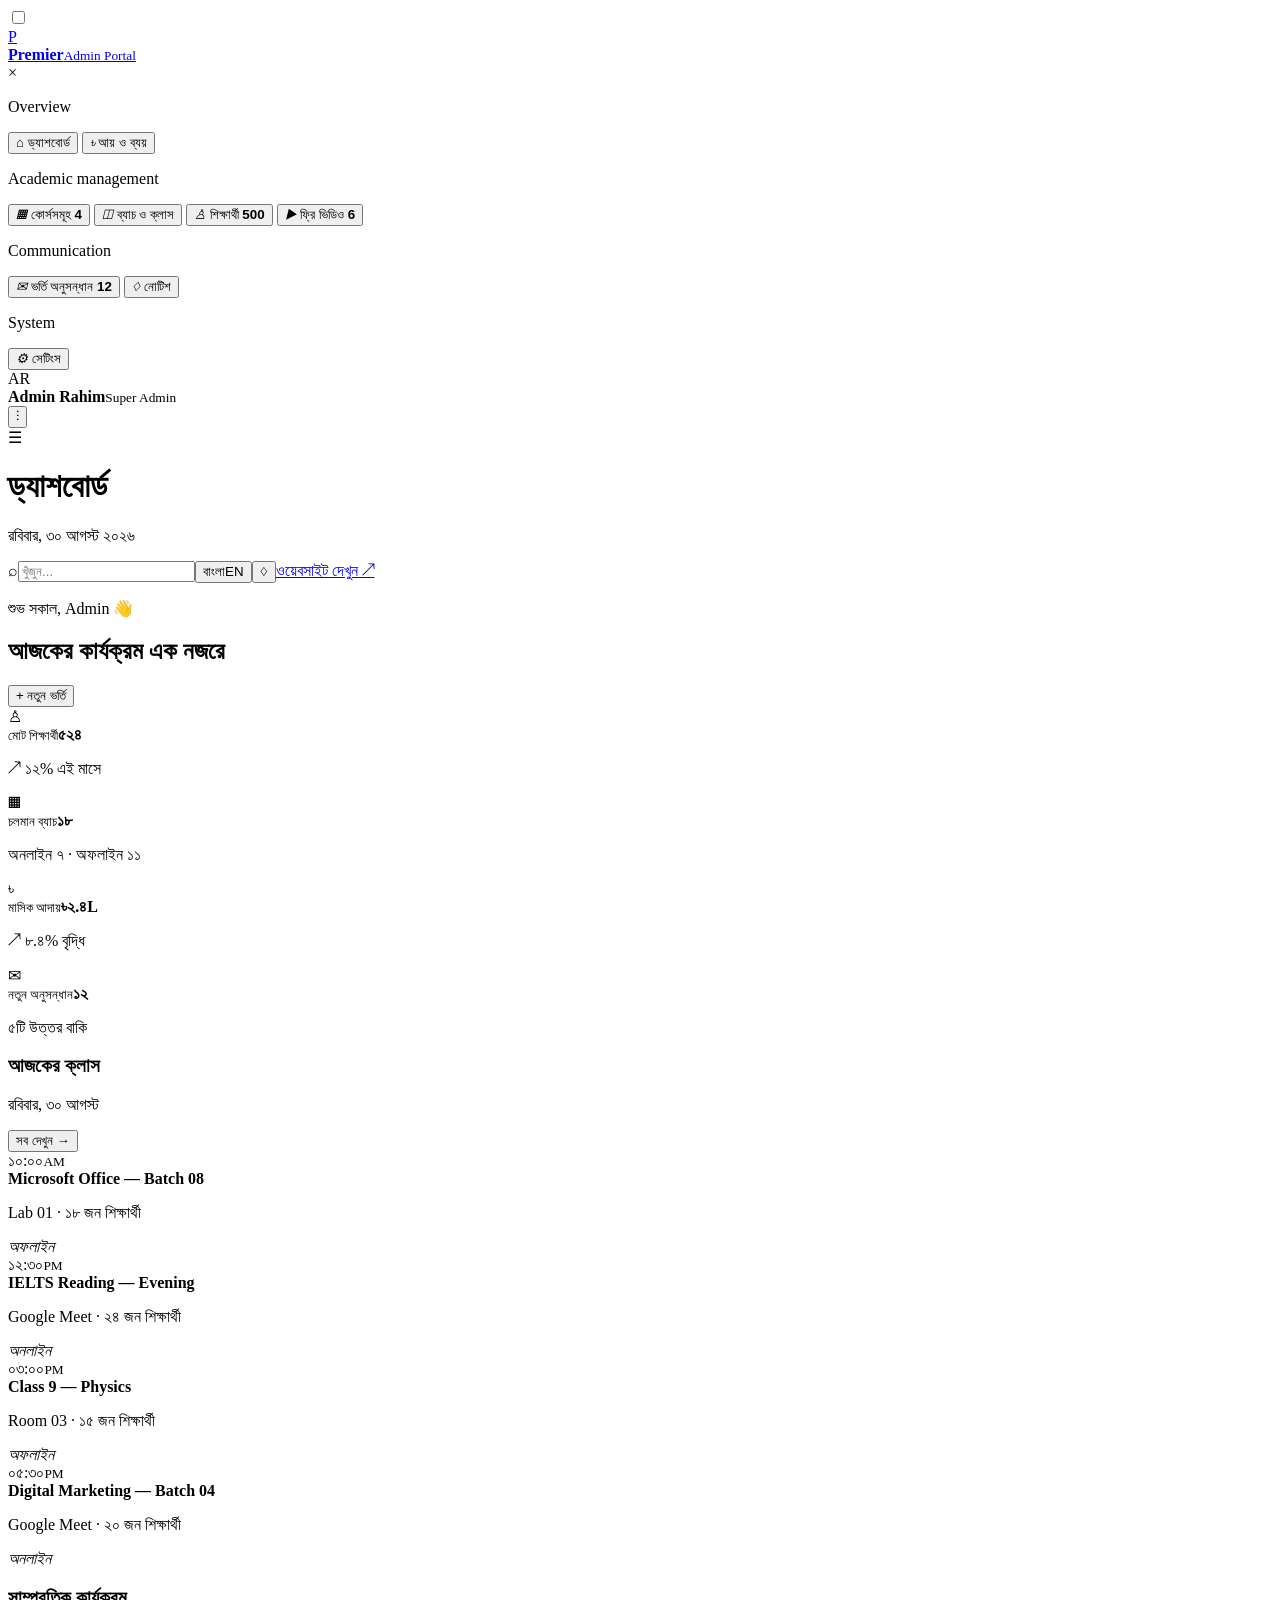
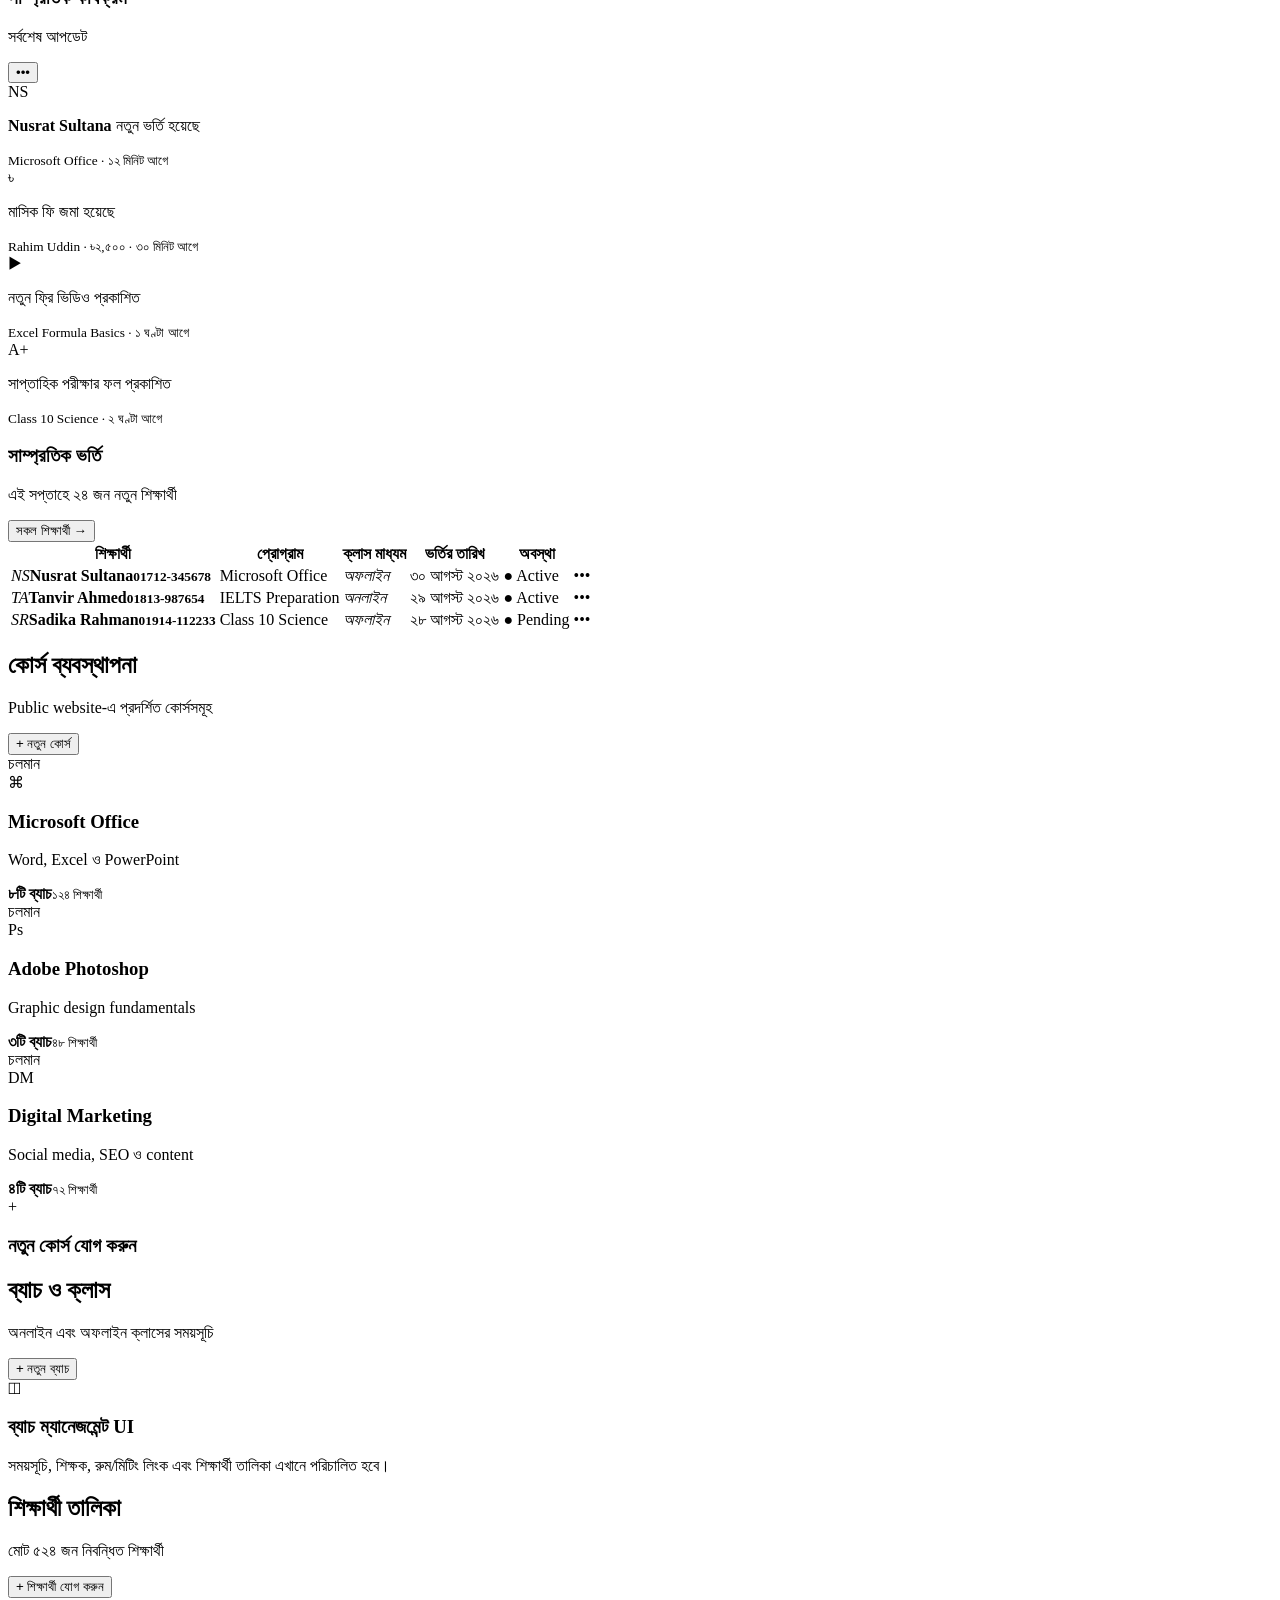
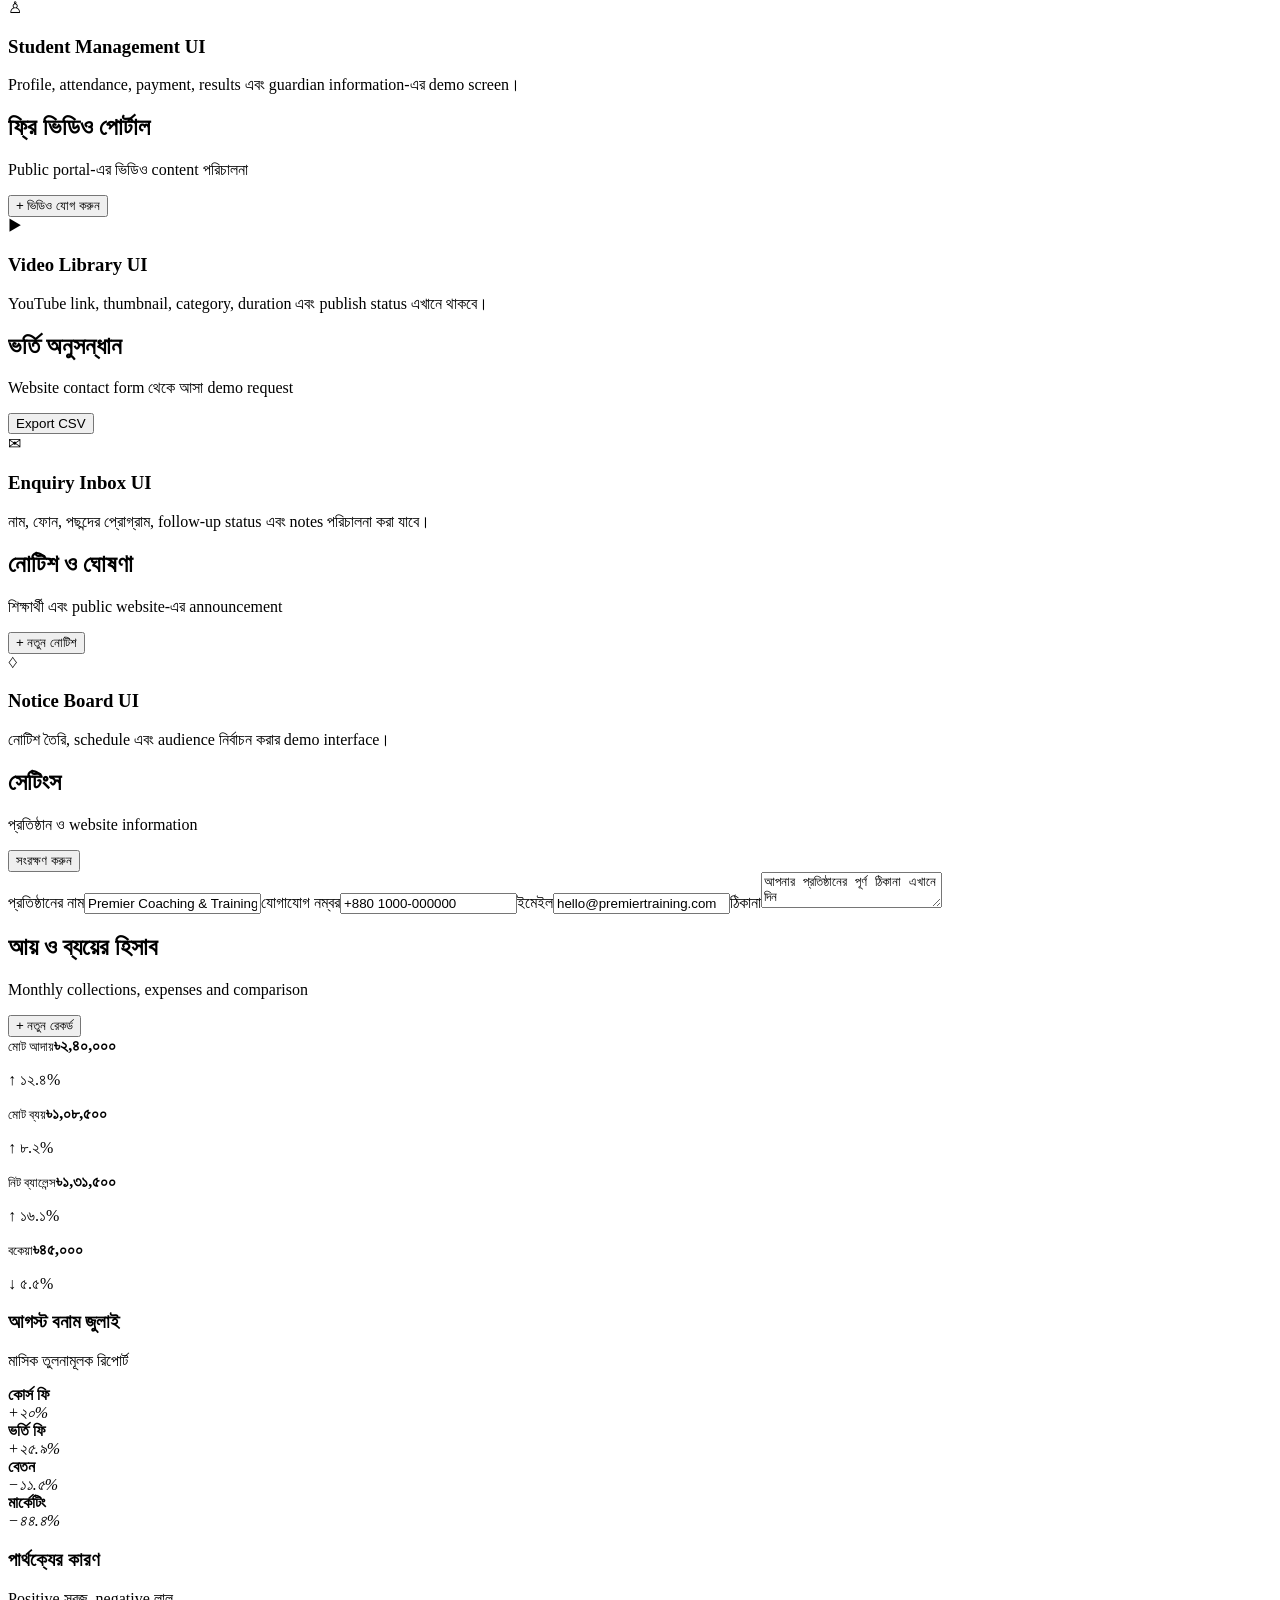
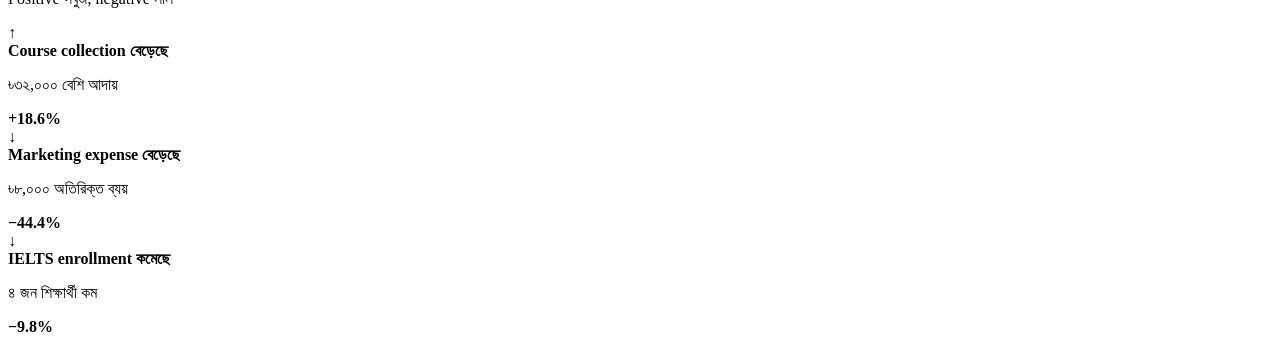
==== commit 67ea466b: "Fix live portal CSS and JavaScript asset paths" ====
--- a/website/admin/index.html
+++ b/website/admin/index.html
@@ -8,8 +8,9 @@
   <link rel="preconnect" href="https://fonts.googleapis.com">
   <link rel="preconnect" href="https://fonts.gstatic.com" crossorigin>
   <link href="https://fonts.googleapis.com/css2?family=Manrope:wght@400;500;600;700;800&family=Noto+Sans+Bengali:wght@400;500;600;700;800&display=swap" rel="stylesheet">
-  <link rel="stylesheet" href="admin.css?v=5">
-  <link rel="stylesheet" href="modern.css?v=2">
+  <link rel="stylesheet" href="/admin/admin.css?v=5">
+  <link rel="stylesheet" href="/admin/modern.css?v=2">
+  <link rel="stylesheet" href="/admin/modal-fix.css?v=3">
 </head>
 <body>
   <input type="checkbox" id="sidebar-toggle" class="sidebar-toggle">
@@ -82,6 +83,6 @@
       <section class="view" id="finance"><div class="section-toolbar"><div><h2>আয় ও ব্যয়ের হিসাব</h2><p>Monthly collections, expenses and comparison</p></div><button class="primary-button">+ নতুন রেকর্ড</button></div><div class="finance-summary"><article><small>মোট আদায়</small><strong>৳২,৪০,০০০</strong><p class="up">↑ ১২.৪%</p></article><article><small>মোট ব্যয়</small><strong>৳১,০৮,৫০০</strong><p class="down">↑ ৮.২%</p></article><article><small>নিট ব্যালেন্স</small><strong>৳১,৩১,৫০০</strong><p class="up">↑ ১৬.১%</p></article><article><small>বকেয়া</small><strong>৳৪৫,০০০</strong><p class="down">↓ ৫.৫%</p></article></div><div class="finance-grid"><section class="panel"><div class="panel-head"><div><h3>আগস্ট বনাম জুলাই</h3><p>মাসিক তুলনামূলক রিপোর্ট</p></div></div><div class="comparison-chart"><div class="bar-row"><b>কোর্স ফি</b><div><i style="width:70%"></i><i class="current" style="width:84%"></i></div><em class="up">+২০%</em></div><div class="bar-row"><b>ভর্তি ফি</b><div><i style="width:58%"></i><i class="current" style="width:73%"></i></div><em class="up">+২৫.৯%</em></div><div class="bar-row"><b>বেতন</b><div><i style="width:61%"></i><i class="expense-bar" style="width:68%"></i></div><em class="down">−১১.৫%</em></div><div class="bar-row"><b>মার্কেটিং</b><div><i style="width:36%"></i><i class="expense-bar" style="width:52%"></i></div><em class="down">−৪৪.৪%</em></div></div></section><section class="panel"><div class="panel-head"><div><h3>পার্থক্যের কারণ</h3><p>Positive সবুজ, negative লাল</p></div></div><div class="insight-list"><article class="good"><span>↑</span><div><strong>Course collection বেড়েছে</strong><p>৳৩২,০০০ বেশি আদায়</p></div><b>+18.6%</b></article><article class="bad"><span>↓</span><div><strong>Marketing expense বেড়েছে</strong><p>৳৮,০০০ অতিরিক্ত ব্যয়</p></div><b>−44.4%</b></article><article class="bad"><span>↓</span><div><strong>IELTS enrollment কমেছে</strong><p>৪ জন শিক্ষার্থী কম</p></div><b>−9.8%</b></article></div></section></div></section>
     </div>
   </main>
-  <script src="admin.js?v=8"></script>
+  <script src="/admin/admin.js?v=8"></script>
 </body>
 </html>
